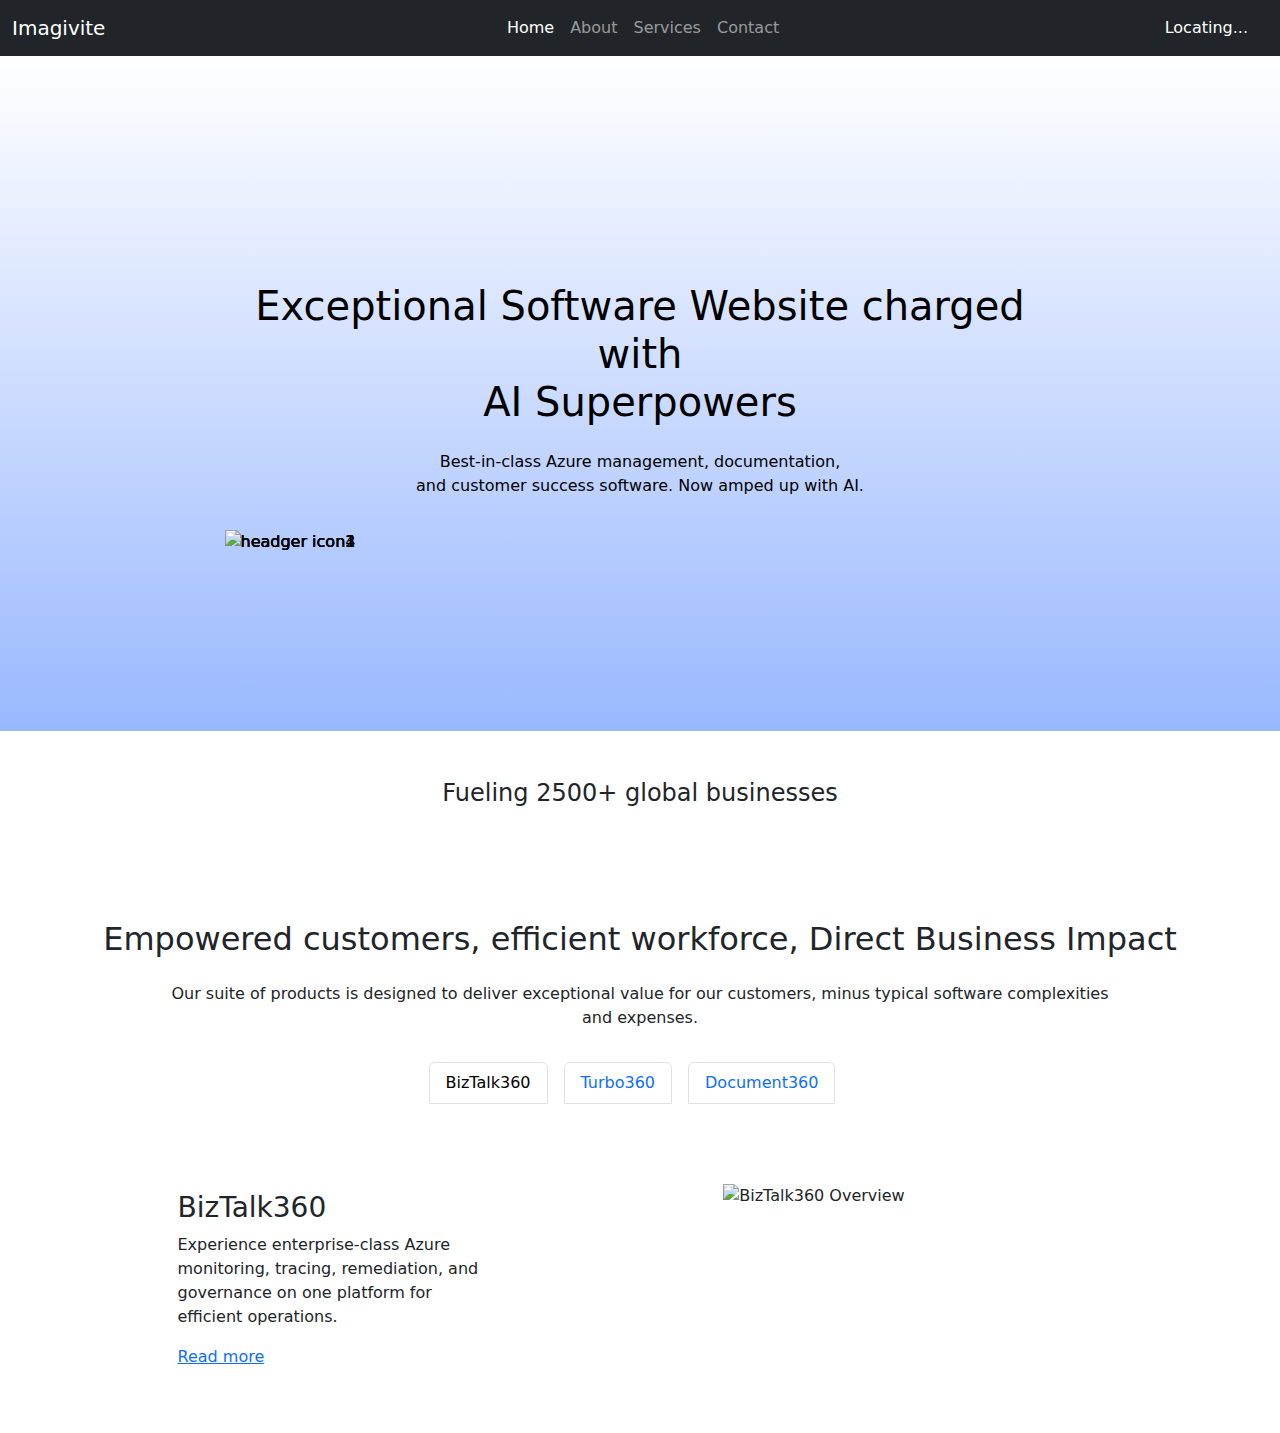
==== index.html @ 1a27d701 "Add files via upload" ====
<!DOCTYPE html>
<html lang="en">
<head>
    <meta charset="UTF-8">
    <meta name="viewport" content="width=device-width, initial-scale=1.0">
    <title>Imagivite</title>
    <link rel="preconnect" href="https://fonts.googleapis.com">
    <link rel="preconnect" href="https://fonts.gstatic.com" crossorigin>
    <link href="https://fonts.googleapis.com/css2?family=Lexend:wght@100..900&family=New+Amsterdam&display=swap" rel="stylesheet">
    <link rel="stylesheet" href="https://cdn.jsdelivr.net/npm/bootstrap@5.3.0-alpha1/dist/css/bootstrap.min.css">
    <link rel="stylesheet" href="css/style.css">
</head>
<body>
    <nav class="navbar navbar-expand-lg navbar-dark bg-dark">
        <div class="container-fluid">
            <!-- Company Name -->
            <a class="navbar-brand" href="#">Imagivite</a>
            <button class="navbar-toggler" type="button" data-bs-toggle="collapse" data-bs-target="#navbarNav" aria-controls="navbarNav" aria-expanded="false" aria-label="Toggle navigation">
                <span class="navbar-toggler-icon"></span>
            </button>
            <div class="collapse navbar-collapse" id="navbarNav">
                <!-- Centered Links -->
                <ul class="navbar-nav mx-auto">
                    <li class="nav-item">
                        <a class="nav-link active" href="#">Home</a>
                    </li>
                    <li class="nav-item">
                        <a class="nav-link" href="#">About</a>
                    </li>
                    <li class="nav-item">
                        <a class="nav-link" href="#">Services</a>
                    </li>
                    <li class="nav-item">
                        <a class="nav-link" href="#">Contact</a>
                    </li>
                </ul>
                <!-- Location on the Right -->
                <div class="location" id="location">
                    <span class="material-symbols-outlined">Locating...</span> 
                </div>
            </div>
        </div>
    </nav>
    
    <!-- Gradient Background Section -->
    <section class="gradient-section">
        <div class="container mt-4">
            <div class="row d-flex align-items-center justify-content-center">
                <div class="col-md-9 text-center">
                    <div class="position-relative">
                        <h1 class="z-index-2">
                            Exceptional
                            <span id="flipper" class="flip">
                                <span class="step step0">Software</span>
                                <span class="step step1 down">Website</span>
                            </span>
                            charged with <br class="d-none d-md-block">
                            <span class="text-gradient-primary">AI Superpowers</span>
                        </h1>
                        <p class="color-grey text-large z-index-2 py-3">
                            Best-in-class Azure management, documentation,<br class="d-lg-block d-none">
                            and customer success software. Now amped up with AI.
                        </p>
                        <div class="float-icn-1 position-absolute z-index-2">
                            <img alt="headger icon1" src="../../rZyxTPnOHDun.co/wp-content/themes/kovai/images/home/D1jsyPdPlG9y.svg">
                        </div>
                        <div class="float-icn-2 position-absolute z-index-2">
                            <img alt="headger icon2" src="../../rZyxTPnOHDun.co/wp-content/themes/kovai/images/home/n83psYQI8t5I.svg">
                        </div>
                        <div class="float-icn-3 position-absolute z-index-2">
                            <img alt="headger icon3" src="../../rZyxTPnOHDun.co/wp-content/themes/kovai/images/home/mDX63sepCWDr.svg">
                        </div>
                        <div class="float-icn-4 position-absolute z-index-2">
                            <img alt="headger icon4" src="../../rZyxTPnOHDun.co/wp-content/themes/kovai/images/home/21ZtC8sznfs9.svg">
                        </div>
                    </div>
                </div>
            </div>
        </div>
    </section>
    
    <div class="customers-section pb-80 py-5">
        <div class="container1">
           <h4 class="text-center mb-md-5 mb-2 fw-600 text-dark">Fueling 2500+ global businesses</h4>
           <div class="cus-logos position-relative z-index-4"></div>
        </div>
     </div>
    <!-- Products Section -->
    <div class="products-section bg-light-grey py-3">
        <div class="container">
            <div class="text-center">
                <h2 class="section-title-large mb-4">
                    Empowered customers, efficient workforce, <span class="text-gradient-primary">Direct Business Impact</span>
                </h2>
                <p class="px-md-5 mx-md-4">
                    Our suite of products is designed to deliver exceptional value for our customers, minus typical software complexities and expenses.
                </p>
            </div>
            <div class="product-tabs">
                <nav>
                    <div class="nav nav-tabs border-0 d-flex justify-content-center mb-3 py-3" id="nav-tab" role="tablist">
                        <button class="nav-link active border me-3 btn-bt360" id="nav-home-tab" data-bs-toggle="tab" data-bs-target="#nav-home" type="button" role="tab" aria-controls="nav-home" aria-selected="true">BizTalk360</button>
                        <button class="nav-link border me-3 btn-t360" id="nav-profile-tab" data-bs-toggle="tab" data-bs-target="#nav-profile" type="button" role="tab" aria-controls="nav-profile" aria-selected="false">Turbo360</button>
                        <button class="nav-link border me-3 btn-doc360" id="nav-contact-tab" data-bs-toggle="tab" data-bs-target="#nav-contact" type="button" role="tab" aria-controls="nav-contact" aria-selected="false">Document360</button>
                    </div>
                </nav>
                <div class="tab-content" id
                <div class="tab-content" id="nav-tabContent">
                    <!-- BizTalk360 Tab -->
                    <div class="tab-pane fade p-md-5 p-4 active show" id="nav-home" role="tabpanel" aria-labelledby="nav-home-tab">
                        <div class="row justify-content-center position-relative">
                            <div class="col-lg-4 text-start ps-3 mb-4 mb-md-0">
                                <h3 class="text-title text-turbo360 pt-2">BizTalk360</h3>
                                <p>Experience enterprise-class Azure monitoring, tracing, remediation, and governance on one platform for efficient operations.</p>
                                <a href="https://biztalk360.com" target="_blank">
                                    <span class="text-medium text-turbo360">Read more</span>
                                </a>
                            </div>
                            <div class="col-lg-7 text-center">
                                <img src="https://cdn.dribbble.com/userupload/6677129/file/original-1c00180d1ea22d09ecfc8ef0c3e4ca16.png?resize=400x0" alt="BizTalk360 Overview" class="img-fluid">
                            </div>
                        </div>
                    </div>
                    <!-- Turbo360 Tab -->
                    <div class="tab-pane fade p-md-5 p-4" id="nav-profile" role="tabpanel" aria-labelledby="nav-profile-tab">
                        <div class="row justify-content-center position-relative">
                            <div class="col-lg-4 text-start ps-3 mb-4 mb-md-0">
                                <h3 class="text-title text-turbo360 pt-2">Turbo360</h3>
                                <p>Experience enterprise-class Azure monitoring, tracing, remediation, and governance on one platform for efficient operations.</p>
                                <a href="https://turbo360.com" target="_blank">
                                    <span class="text-medium text-turbo360">Read more</span>
                                </a>
                            </div>
                            <div class="col-lg-7 text-center">
                                <img src="https://cdn.dribbble.com/userupload/5564913/file/original-685efcf7be73deeedf6991a7d2f728a5.jpg?resize=400x0" alt="Turbo360 Overview" class="img-fluid">
                            </div>
                        </div>
                    </div>
                    <!-- Document360 Tab -->
                    <div class="tab-pane fade p-md-5 p-4 rounded-20" id="nav-contact" role="tabpanel" aria-labelledby="nav-contact-tab">
                        <div class="row justify-content-center position-relative">
                            <div class="col-lg-4 text-start ps-3 mb-4 mb-md-0">
                                <h3 class="text-title text-doc360 pt-2">Document360</h3>
                                <p>Create a powerful online knowledge base enabling more customers and employees to self-serve.</p>
                                <a href="https://www.document360.com" target="_blank">
                                    <span class="text-medium text-doc360">Read more</span>
                                </a>
                            </div>
                            <div class="col-lg-7 text-center">
                                <img src="https://encrypted-tbn0.gstatic.com/images?q=tbn:ANd9GcScogy7wdzmPjpuHwzYdVrCR_E0kxN-Zqgcj5_Mf_fmFWYplI-d4HQiob2OwkOjqTQYG6E&usqp=CAU" alt="Document360 Overview" class="img-fluid">
                            </div>
                        </div>
                    </div>
                </div>
            </div>
        </div>
    </div>

    <!-- Include Bootstrap JS and Custom JS -->
    <script src="https://cdn.jsdelivr.net/npm/bootstrap@5.3.0-alpha1/dist/js/bootstrap.bundle.min.js"></script>
    <script src="js/imagivitemain.js"></script>
</body>
</html>
---- css/style.css ----
.location {
    display: flex;
    align-items: center;
    color: white; /* Ensures the text is white */
    font-size: 16px; /* Adjust the font size if needed */
    margin-right: 20px; /* Adds some spacing from the right */
}

/* Ensures the color doesn't get overridden by Bootstrap classes */
#location {
    color: white !important;
}
.gradient-section {
background: linear-gradient(to bottom, #ffffff, #99b8ff); /* Gradient from top to bottom */
height: 75vh; /* Full screen height */
display: flex; /* Use flexbox to center content */
justify-content: center; /* Horizontally center content */
align-items: center; /* Vertically center content */
color: rgb(0, 0, 0); /* Text color */
text-align: center; /* Center-align text */
}
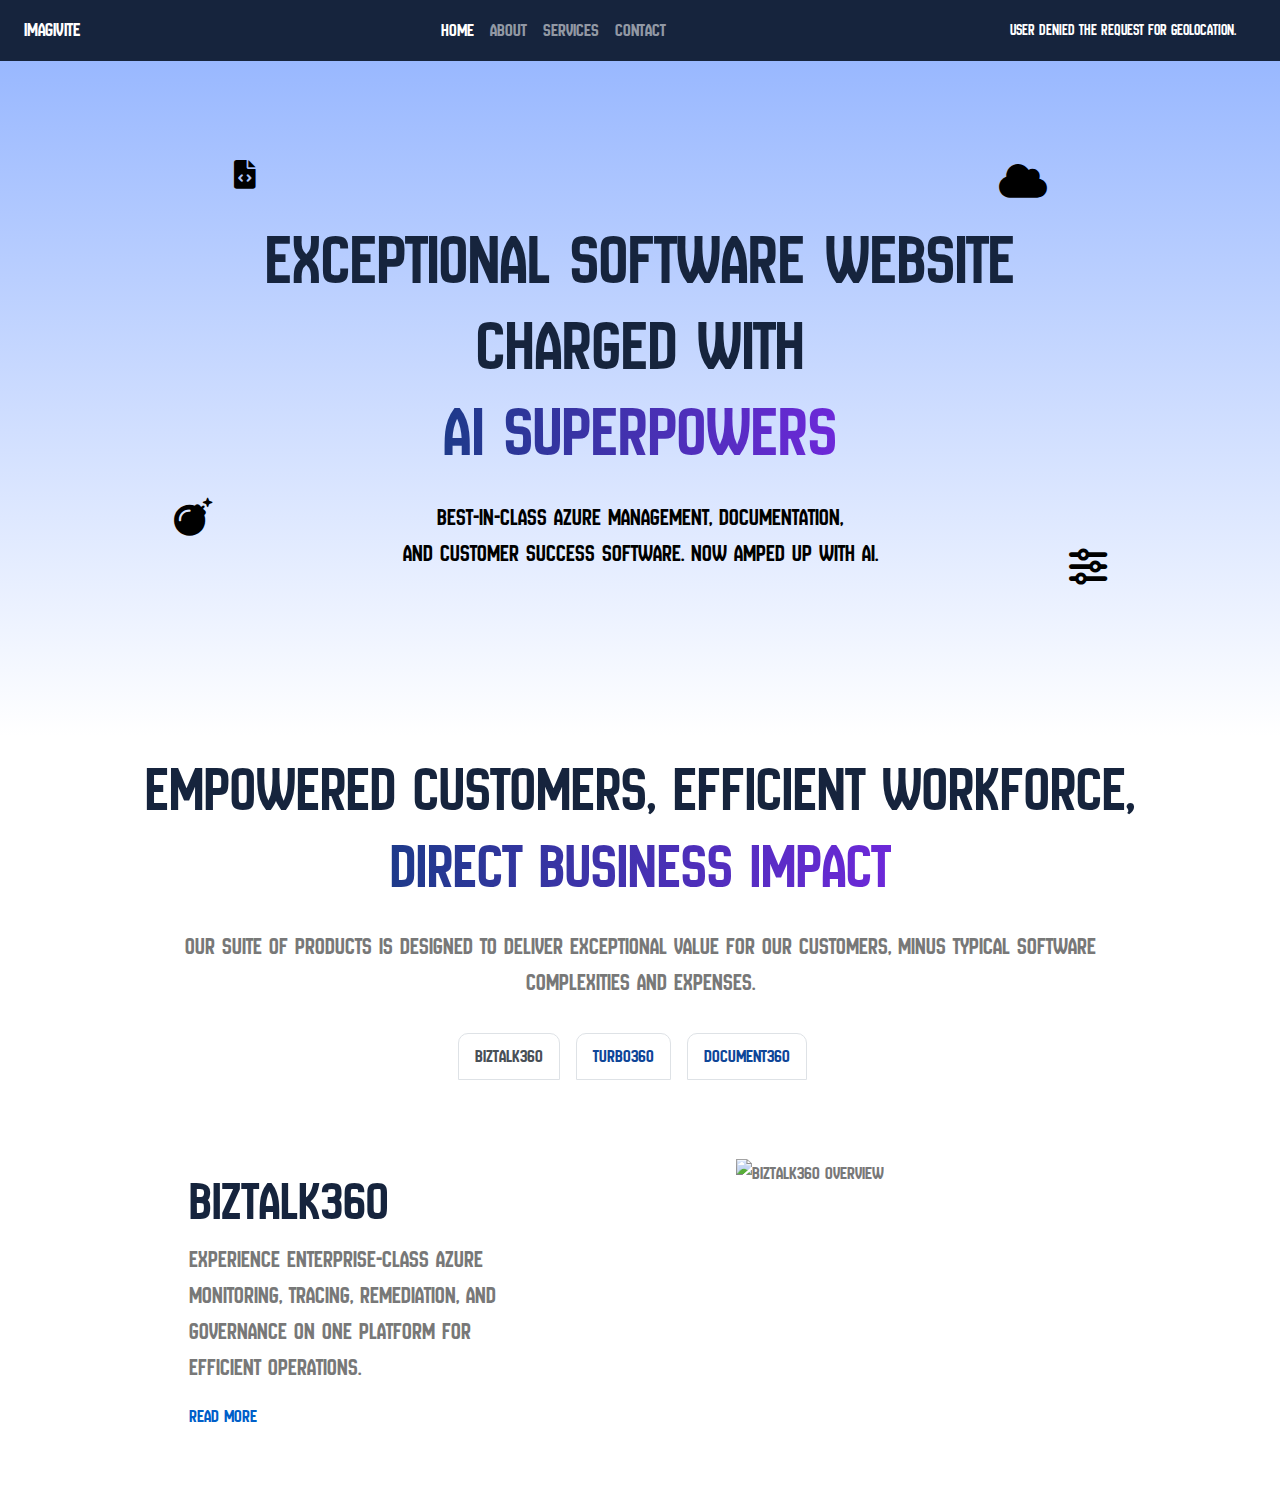
==== commit 9531d67a: "Add files via upload" ====
--- a/index.html
+++ b/index.html
@@ -9,17 +9,18 @@
     <link href="https://fonts.googleapis.com/css2?family=Lexend:wght@100..900&family=New+Amsterdam&display=swap" rel="stylesheet">
     <link rel="stylesheet" href="https://cdn.jsdelivr.net/npm/bootstrap@5.3.0-alpha1/dist/css/bootstrap.min.css">
     <link rel="stylesheet" href="css/style.css">
+    <link rel="stylesheet" href="css/bootstrap.css">
+    <link rel="stylesheet" href="https://cdnjs.cloudflare.com/ajax/libs/font-awesome/6.0.0-beta3/css/all.min.css">
+
 </head>
 <body>
-    <nav class="navbar navbar-expand-lg navbar-dark bg-dark">
+    <nav class="navbar navbar-expand-lg navbar-dark bg-dark sticky-top navbar-transparent">
         <div class="container-fluid">
-            <!-- Company Name -->
             <a class="navbar-brand" href="#">Imagivite</a>
             <button class="navbar-toggler" type="button" data-bs-toggle="collapse" data-bs-target="#navbarNav" aria-controls="navbarNav" aria-expanded="false" aria-label="Toggle navigation">
                 <span class="navbar-toggler-icon"></span>
             </button>
             <div class="collapse navbar-collapse" id="navbarNav">
-                <!-- Centered Links -->
                 <ul class="navbar-nav mx-auto">
                     <li class="nav-item">
                         <a class="nav-link active" href="#">Home</a>
@@ -34,57 +35,37 @@
                         <a class="nav-link" href="#">Contact</a>
                     </li>
                 </ul>
-                <!-- Location on the Right -->
                 <div class="location" id="location">
-                    <span class="material-symbols-outlined">Locating...</span> 
+                    <span class="material-symbols-outlined"><i class="fa-solid fa-globe fa-beat"></i> Locating...</span> 
                 </div>
             </div>
         </div>
     </nav>
-    
     <!-- Gradient Background Section -->
     <section class="gradient-section">
         <div class="container mt-4">
-            <div class="row d-flex align-items-center justify-content-center">
-                <div class="col-md-9 text-center">
-                    <div class="position-relative">
-                        <h1 class="z-index-2">
-                            Exceptional
-                            <span id="flipper" class="flip">
-                                <span class="step step0">Software</span>
-                                <span class="step step1 down">Website</span>
-                            </span>
-                            charged with <br class="d-none d-md-block">
-                            <span class="text-gradient-primary">AI Superpowers</span>
-                        </h1>
-                        <p class="color-grey text-large z-index-2 py-3">
-                            Best-in-class Azure management, documentation,<br class="d-lg-block d-none">
-                            and customer success software. Now amped up with AI.
-                        </p>
-                        <div class="float-icn-1 position-absolute z-index-2">
-                            <img alt="headger icon1" src="../../rZyxTPnOHDun.co/wp-content/themes/kovai/images/home/D1jsyPdPlG9y.svg">
-                        </div>
-                        <div class="float-icn-2 position-absolute z-index-2">
-                            <img alt="headger icon2" src="../../rZyxTPnOHDun.co/wp-content/themes/kovai/images/home/n83psYQI8t5I.svg">
-                        </div>
-                        <div class="float-icn-3 position-absolute z-index-2">
-                            <img alt="headger icon3" src="../../rZyxTPnOHDun.co/wp-content/themes/kovai/images/home/mDX63sepCWDr.svg">
-                        </div>
-                        <div class="float-icn-4 position-absolute z-index-2">
-                            <img alt="headger icon4" src="../../rZyxTPnOHDun.co/wp-content/themes/kovai/images/home/21ZtC8sznfs9.svg">
-                        </div>
-                    </div>
-                </div>
+      <div class="row d-flex align-items-center justify-content-center">
+         <div class="col-md-9">
+            <div class="position-relative">
+                <h1 class="z-index-2">
+                    Exceptional
+                    <span id="flipper" class="flip">
+                      <span class="step step0">Software</span>
+                      <span class="step step1">Website</span>
+                    </span>
+                    charged with <br class="d-none d-md-block"><span class="text-gradient-primary"> AI Superpowers</span>
+                  </h1>
+               <p class="color-grey text-large z-index-2 py-3">Best-in-class Azure management, documentation,<br class="d-lg-block d-none"> and customer success software. Now amped up with AI. </p>
+               <div class="float-icn-1 position-absolute z-index-2"><i class="fa-solid fa-cloud fa-2x"></i></div>
+               <div class="float-icn-2 position-absolute z-index-2"><i class="fa-solid fa-file-code fa-xl"></i></div>
+               <div class="float-icn-3 position-absolute z-index-2"><i class="fa-solid fa-bomb fa-2xl"></i></div>
+               <div class="float-icn-4 position-absolute z-index-2"><i class="fa-solid fa-sliders fa-2xl"></i></div>
+              </div>
             </div>
-        </div>
+         </div>
+      </div>
+   </div>
     </section>
-    
-    <div class="customers-section pb-80 py-5">
-        <div class="container1">
-           <h4 class="text-center mb-md-5 mb-2 fw-600 text-dark">Fueling 2500+ global businesses</h4>
-           <div class="cus-logos position-relative z-index-4"></div>
-        </div>
-     </div>
     <!-- Products Section -->
     <div class="products-section bg-light-grey py-3">
         <div class="container">
@@ -111,7 +92,7 @@
                         <div class="row justify-content-center position-relative">
                             <div class="col-lg-4 text-start ps-3 mb-4 mb-md-0">
                                 <h3 class="text-title text-turbo360 pt-2">BizTalk360</h3>
-                                <p>Experience enterprise-class Azure monitoring, tracing, remediation, and governance on one platform for efficient operations.</p>
+                                <p class="display">Experience enterprise-class Azure monitoring, tracing, remediation, and governance on one platform for efficient operations.</p>
                                 <a href="https://biztalk360.com" target="_blank">
                                     <span class="text-medium text-turbo360">Read more</span>
                                 </a>
--- a/css/style.css
+++ b/css/style.css
@@ -1,5 +1,10 @@
 
-
+.text-gradient-primary {
+    background: linear-gradient(90deg, #1E3A8A, #6D28D9);
+    -webkit-background-clip: text;
+    -webkit-text-fill-color: transparent;
+  }
+  
 .location {
     display: flex;
     align-items: center;
@@ -13,7 +18,7 @@
     color: white !important;
 }
 .gradient-section {
-background: linear-gradient(to bottom, #ffffff, #99b8ff); /* Gradient from top to bottom */
+background: linear-gradient(to bottom, #99b8ff,#ffffff ); /* Gradient from top to bottom */
 height: 75vh; /* Full screen height */
 display: flex; /* Use flexbox to center content */
 justify-content: center; /* Horizontally center content */
@@ -21,3 +26,4 @@
 color: rgb(0, 0, 0); /* Text color */
 text-align: center; /* Center-align text */
 }
+
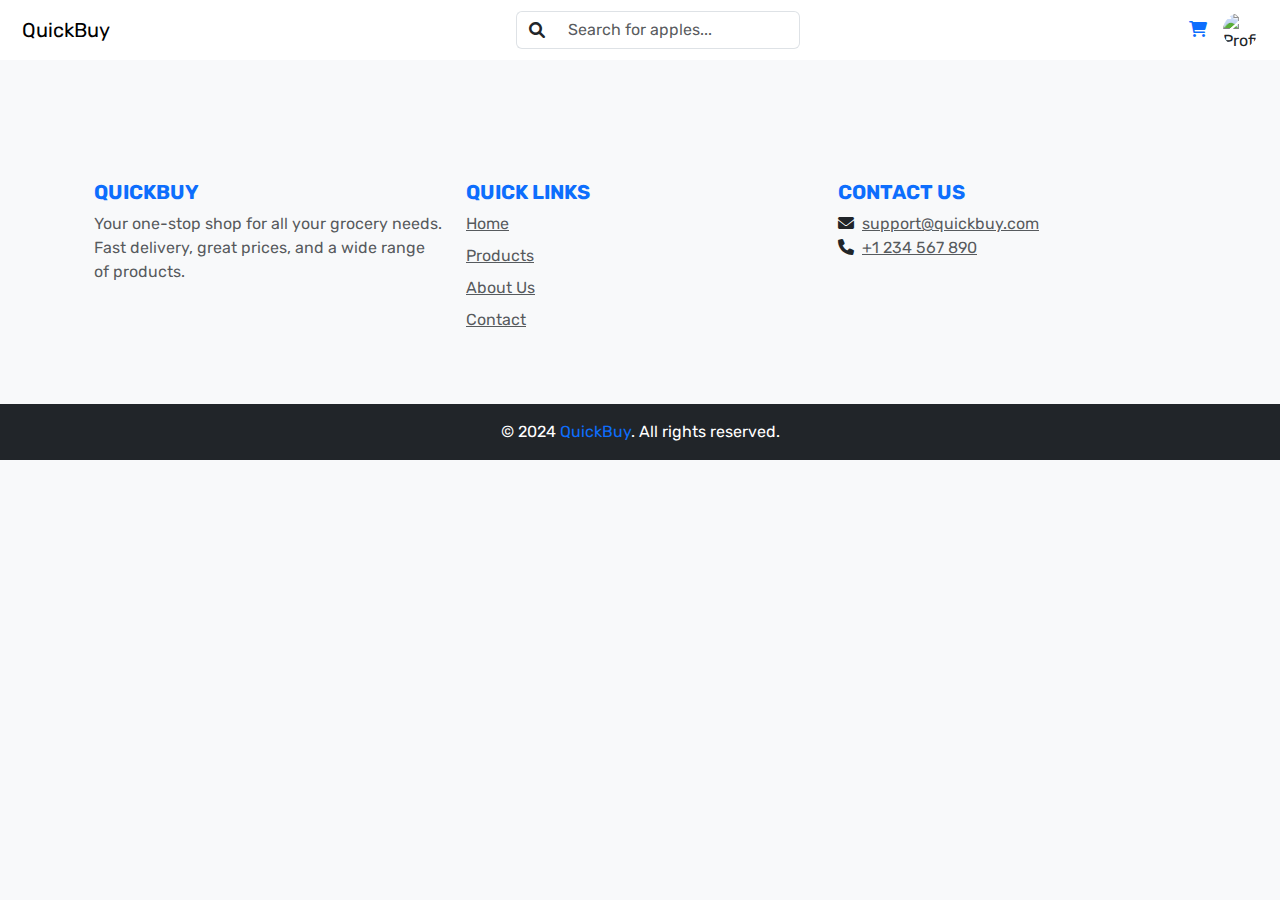
==== commit 30579c26: "Update index.html" ====
--- a/index.html
+++ b/index.html
@@ -3,142 +3,585 @@
 <head>
     <meta charset="UTF-8">
     <meta name="viewport" content="width=device-width, initial-scale=1.0">
-    <title>Imagivite</title>
+    <link href="https://cdn.jsdelivr.net/npm/bootstrap@5.3.0-alpha1/dist/css/bootstrap.min.css" rel="stylesheet">
+    <link rel="stylesheet" href="https://cdnjs.cloudflare.com/ajax/libs/font-awesome/6.0.0/css/all.min.css">
     <link rel="preconnect" href="https://fonts.googleapis.com">
     <link rel="preconnect" href="https://fonts.gstatic.com" crossorigin>
-    <link href="https://fonts.googleapis.com/css2?family=Lexend:wght@100..900&family=New+Amsterdam&display=swap" rel="stylesheet">
-    <link rel="stylesheet" href="https://cdn.jsdelivr.net/npm/bootstrap@5.3.0-alpha1/dist/css/bootstrap.min.css">
-    <link rel="stylesheet" href="css/style.css">
-    <link rel="stylesheet" href="css/bootstrap.css">
-    <link rel="stylesheet" href="https://cdnjs.cloudflare.com/ajax/libs/font-awesome/6.0.0-beta3/css/all.min.css">
-
+    <link href="https://fonts.googleapis.com/css2?family=Rubik:ital,wght@0,300..900;1,300..900&display=swap" rel="stylesheet">
+    <title>QuickBuy - Products</title>
+    <style>
+        body {
+            background-color: #f8f9fa;
+            font-family: "Rubik", sans-serif;
+        }
+        .new-info {
+            position: absolute;
+            top: 10px;
+            left: 10px;
+            background-color: #000000;
+            color: white;
+            padding: 5px;
+            border-radius: 5px;
+            font-size: 12px;
+        }
+        .product-card {
+            transition: transform 0.3s, box-shadow 0.3s;
+            border: none;
+            border-radius: 12px;
+            box-shadow: 0 4px 15px rgba(0, 0, 0, 0.1);
+            position: relative;
+            margin-bottom: 15px;
+        }
+        .product-card:hover {
+            transform: translateY(-5px);
+            box-shadow: 0 8px 25px rgba(0, 0, 0, 0.15);
+        }
+        .card-img-top {
+            height: 150px;
+            object-fit: contain;
+            border-top-left-radius: 12px;
+            border-top-right-radius: 12px;
+            border-bottom: 2px solid rgba(0, 0, 0, 0.1);
+        }
+        .new-label {
+            position: absolute;
+            top: 10px;
+            left: 10px;
+            background-color: #000000;
+            color: white;
+            padding: 5px;
+            border-radius: 5px;
+            font-size: 12px;
+        }
+        .category-container {
+            position: relative;
+            display: flex;
+            align-items: center;
+            justify-content: center;
+            margin-bottom: 10px;
+            padding: 10px 0;
+        }
+        .card-body {
+            line-height: 1;
+            font-size: 0.875rem;
+        }
+        .qty-container {
+            margin-top: 0;
+        }
+        .price-container {
+            margin-bottom: 1px;
+        }
+        .btn-primary {
+            background-color: #007bff;
+            border: none;
+            border-radius: 25px;
+            transition: background-color 0.3s;
+            padding: 10px 0;
+        }
+        .btn-primary:hover {
+            background-color: #0056b3;
+        }
+        .overflow-auto {
+            overflow-x: hidden;
+            white-space: nowrap;
+        }
+        .price-container {
+            display: flex;
+            justify-content: space-between;
+            align-items: center;
+        }
+        .original-price {
+            text-decoration: line-through;
+            color: red;
+            font-size: 0.875rem;
+            line-height: 1;
+        }
+        .final-price {
+            color: green;
+            font-weight: bold;
+            font-size: 0.875rem;
+            margin-left: 10px;
+            line-height: 1;
+        }
+        @media (max-width: 768px) {
+            .bottom-nav {
+                display: flex;
+                justify-content: space-around;
+                align-items: center;
+                position: fixed;
+                bottom: 0;
+                left: 0;
+                width: 100%;
+                background-color: #fff;
+                box-shadow: 0 -2px 10px rgba(0, 0, 0, 0.1);
+                padding: 10px 0;
+            }
+            .bottom-nav a {
+                font-size: 18px;
+                color: #000;
+                text-align: center;
+                flex-grow: 1;
+                text-decoration: none;
+            }
+            .desktop-nav {
+                display: none;
+            }
+            .mobile-nav {
+                display: flex;
+                justify-content: space-between;
+                align-items: center;
+                padding: 10px;
+                background-color: #fff;
+                box-shadow: 0 2px 10px rgba(0, 0, 0, 0.1);
+            }
+            .nav-search {
+                max-width: 60%;
+            }
+        }
+        @media (min-width: 769px) {
+            .bottom-nav {
+                display: none;
+            }
+            .desktop-nav {
+                display: flex;
+                justify-content: space-between;
+                align-items: center;
+                padding: 10px;
+                background-color: #fff;
+            }
+            .nav-search {
+                max-width: 500px;
+            }
+            .mobile-nav {
+                display: none;
+            }
+        }
+        .profile-img {
+            width: 35px;
+            height: 35px;
+            border-radius: 50%;
+            object-fit: cover;
+        }
+        .desktop-nav, .mobile-nav {
+            position: sticky;
+            top: 0;
+            z-index: 1000;
+            background-color: #fff;
+        }
+        .bottom-nav {
+            z-index: 1000;
+        }
+        footer {
+        background-color: #000000;
+      
+    }
+    a:hover {
+    color: #007bff; /* Accent color */
+    text-decoration: underline;
+}
+    </style>
 </head>
 <body>
-    <nav class="navbar navbar-expand-lg navbar-dark bg-dark sticky-top navbar-transparent">
-        <div class="container-fluid">
-            <a class="navbar-brand" href="#">Imagivite</a>
-            <button class="navbar-toggler" type="button" data-bs-toggle="collapse" data-bs-target="#navbarNav" aria-controls="navbarNav" aria-expanded="false" aria-label="Toggle navigation">
-                <span class="navbar-toggler-icon"></span>
-            </button>
-            <div class="collapse navbar-collapse" id="navbarNav">
-                <ul class="navbar-nav mx-auto">
-                    <li class="nav-item">
-                        <a class="nav-link active" href="#">Home</a>
-                    </li>
-                    <li class="nav-item">
-                        <a class="nav-link" href="#">About</a>
-                    </li>
-                    <li class="nav-item">
-                        <a class="nav-link" href="#">Services</a>
-                    </li>
-                    <li class="nav-item">
-                        <a class="nav-link" href="#">Contact</a>
-                    </li>
+<!-- Mobile Navbar -->
+<nav class="navbar mobile-nav">
+    <a class="navbar-brand" href="#">QuickBuy</a>
+    <form class="d-flex nav-search">
+        <div class="input-group">
+            <span class="input-group-text bg-white border-end-0">
+                <i class="fas fa-search"></i>
+            </span>
+            <input class="form-control border-start-0" type="search" placeholder="Search for apples..." aria-label="Search" id="searchInput">
+        </div>
+    </form>
+</nav>
+
+<!-- Desktop Navbar -->
+<nav class="navbar desktop-nav">
+    <div class="container-fluid">
+        <a class="navbar-brand" href="#">QuickBuy</a>
+        <form class="d-flex nav-search">
+            <div class="input-group">
+                <span class="input-group-text bg-white border-end-0">
+                    <i class="fas fa-search"></i>
+                </span>
+                <input type="search" class="form-control border-start-0" placeholder="Search for apples..." aria-label="Search" id="searchInputDesktop">
+            </div>
+        </form>
+        <div class="d-flex align-items-center">
+            <a href="cart.html" class="me-3"><i class="fas fa-shopping-cart fa-2"></i></a>
+            <img src="https://upload.wikimedia.org/wikipedia/commons/9/99/Sample_User_Icon.png" alt="Profile" class="profile-img" id="profileImage">
+        </div>
+    </div>
+</nav>
+
+<!-- Bottom Navbar for Mobile View -->
+<nav class="bottom-nav">
+    <a href="#"><i class="fas fa-home"></i><br>Home</a>
+    <a href="#" id="profileLink"><img src="https://upload.wikimedia.org/wikipedia/commons/9/99/Sample_User_Icon.png" alt="Profile" class="profile-img" style="width: 24px; height: 24px;"><br>You</a>
+    <a href="#"><i class="fas fa-ellipsis-h"></i><br>More</a>
+    <a href="cart.html"><i class="fas fa-shopping-cart fa-2"></i><br>Cart</a>
+</nav>
+
+<div class="container mt-5">
+    <h2 class="text-center mb-4"></h2>
+    <div id="productCategories" class="row"></div>
+</div>
+<footer class="bg-light text-center text-lg-start mt-5">
+    <div class="container p-4">
+        <div class="row">
+            <!-- Company Information -->
+            <div class="col-lg-4 col-md-6 mb-4">
+                <h5 class="text-uppercase fw-bold text-primary">QuickBuy</h5>
+                <p class="text-muted">Your one-stop shop for all your grocery needs. Fast delivery, great prices, and a wide range of products.</p>
+            </div>
+
+            <!-- Quick Links -->
+            <div class="col-lg-4 col-md-6 mb-4">
+                <h5 class="text-uppercase fw-bold text-primary">Quick Links</h5>
+                <ul class="list-unstyled">
+                    <li><a href="#" class="text-muted d-inline-block mb-2">Home</a></li>
+                    <li><a href="#" class="text-muted d-inline-block mb-2">Products</a></li>
+                    <li><a href="#" class="text-muted d-inline-block mb-2">About Us</a></li>
+                    <li><a href="#" class="text-muted d-inline-block mb-2">Contact</a></li>
                 </ul>
-                <div class="location" id="location">
-                    <span class="material-symbols-outlined"><i class="fa-solid fa-globe fa-beat"></i> Locating...</span> 
-                </div>
             </div>
-        </div>
-    </nav>
-    <!-- Gradient Background Section -->
-    <section class="gradient-section">
-        <div class="container mt-4">
-      <div class="row d-flex align-items-center justify-content-center">
-         <div class="col-md-9">
-            <div class="position-relative">
-                <h1 class="z-index-2">
-                    Exceptional
-                    <span id="flipper" class="flip">
-                      <span class="step step0">Software</span>
-                      <span class="step step1">Website</span>
-                    </span>
-                    charged with <br class="d-none d-md-block"><span class="text-gradient-primary"> AI Superpowers</span>
-                  </h1>
-               <p class="color-grey text-large z-index-2 py-3">Best-in-class Azure management, documentation,<br class="d-lg-block d-none"> and customer success software. Now amped up with AI. </p>
-               <div class="float-icn-1 position-absolute z-index-2"><i class="fa-solid fa-cloud fa-2x"></i></div>
-               <div class="float-icn-2 position-absolute z-index-2"><i class="fa-solid fa-file-code fa-xl"></i></div>
-               <div class="float-icn-3 position-absolute z-index-2"><i class="fa-solid fa-bomb fa-2xl"></i></div>
-               <div class="float-icn-4 position-absolute z-index-2"><i class="fa-solid fa-sliders fa-2xl"></i></div>
-              </div>
-            </div>
-         </div>
-      </div>
-   </div>
-    </section>
-    <!-- Products Section -->
-    <div class="products-section bg-light-grey py-3">
-        <div class="container">
-            <div class="text-center">
-                <h2 class="section-title-large mb-4">
-                    Empowered customers, efficient workforce, <span class="text-gradient-primary">Direct Business Impact</span>
-                </h2>
-                <p class="px-md-5 mx-md-4">
-                    Our suite of products is designed to deliver exceptional value for our customers, minus typical software complexities and expenses.
-                </p>
-            </div>
-            <div class="product-tabs">
-                <nav>
-                    <div class="nav nav-tabs border-0 d-flex justify-content-center mb-3 py-3" id="nav-tab" role="tablist">
-                        <button class="nav-link active border me-3 btn-bt360" id="nav-home-tab" data-bs-toggle="tab" data-bs-target="#nav-home" type="button" role="tab" aria-controls="nav-home" aria-selected="true">BizTalk360</button>
-                        <button class="nav-link border me-3 btn-t360" id="nav-profile-tab" data-bs-toggle="tab" data-bs-target="#nav-profile" type="button" role="tab" aria-controls="nav-profile" aria-selected="false">Turbo360</button>
-                        <button class="nav-link border me-3 btn-doc360" id="nav-contact-tab" data-bs-toggle="tab" data-bs-target="#nav-contact" type="button" role="tab" aria-controls="nav-contact" aria-selected="false">Document360</button>
-                    </div>
-                </nav>
-                <div class="tab-content" id
-                <div class="tab-content" id="nav-tabContent">
-                    <!-- BizTalk360 Tab -->
-                    <div class="tab-pane fade p-md-5 p-4 active show" id="nav-home" role="tabpanel" aria-labelledby="nav-home-tab">
-                        <div class="row justify-content-center position-relative">
-                            <div class="col-lg-4 text-start ps-3 mb-4 mb-md-0">
-                                <h3 class="text-title text-turbo360 pt-2">BizTalk360</h3>
-                                <p class="display">Experience enterprise-class Azure monitoring, tracing, remediation, and governance on one platform for efficient operations.</p>
-                                <a href="https://biztalk360.com" target="_blank">
-                                    <span class="text-medium text-turbo360">Read more</span>
-                                </a>
-                            </div>
-                            <div class="col-lg-7 text-center">
-                                <img src="https://cdn.dribbble.com/userupload/6677129/file/original-1c00180d1ea22d09ecfc8ef0c3e4ca16.png?resize=400x0" alt="BizTalk360 Overview" class="img-fluid">
-                            </div>
-                        </div>
-                    </div>
-                    <!-- Turbo360 Tab -->
-                    <div class="tab-pane fade p-md-5 p-4" id="nav-profile" role="tabpanel" aria-labelledby="nav-profile-tab">
-                        <div class="row justify-content-center position-relative">
-                            <div class="col-lg-4 text-start ps-3 mb-4 mb-md-0">
-                                <h3 class="text-title text-turbo360 pt-2">Turbo360</h3>
-                                <p>Experience enterprise-class Azure monitoring, tracing, remediation, and governance on one platform for efficient operations.</p>
-                                <a href="https://turbo360.com" target="_blank">
-                                    <span class="text-medium text-turbo360">Read more</span>
-                                </a>
-                            </div>
-                            <div class="col-lg-7 text-center">
-                                <img src="https://cdn.dribbble.com/userupload/5564913/file/original-685efcf7be73deeedf6991a7d2f728a5.jpg?resize=400x0" alt="Turbo360 Overview" class="img-fluid">
-                            </div>
-                        </div>
-                    </div>
-                    <!-- Document360 Tab -->
-                    <div class="tab-pane fade p-md-5 p-4 rounded-20" id="nav-contact" role="tabpanel" aria-labelledby="nav-contact-tab">
-                        <div class="row justify-content-center position-relative">
-                            <div class="col-lg-4 text-start ps-3 mb-4 mb-md-0">
-                                <h3 class="text-title text-doc360 pt-2">Document360</h3>
-                                <p>Create a powerful online knowledge base enabling more customers and employees to self-serve.</p>
-                                <a href="https://www.document360.com" target="_blank">
-                                    <span class="text-medium text-doc360">Read more</span>
-                                </a>
-                            </div>
-                            <div class="col-lg-7 text-center">
-                                <img src="https://encrypted-tbn0.gstatic.com/images?q=tbn:ANd9GcScogy7wdzmPjpuHwzYdVrCR_E0kxN-Zqgcj5_Mf_fmFWYplI-d4HQiob2OwkOjqTQYG6E&usqp=CAU" alt="Document360 Overview" class="img-fluid">
-                            </div>
-                        </div>
-                    </div>
-                </div>
+
+            <!-- Contact Information -->
+            <div class="col-lg-4 col-md-6 mb-4">
+                <h5 class="text-uppercase fw-bold text-primary">Contact Us</h5>
+                <ul class="list-unstyled">
+                    <li><i class="fas fa-envelope me-2"></i><a href="mailto:support@quickbuy.com" class="text-muted">support@quickbuy.com</a></li>
+                    <li><i class="fas fa-phone me-2"></i><a href="tel:+1234567890" class="text-muted">+1 234 567 890</a></li>
+                </ul>
             </div>
         </div>
     </div>
 
-    <!-- Include Bootstrap JS and Custom JS -->
-    <script src="https://cdn.jsdelivr.net/npm/bootstrap@5.3.0-alpha1/dist/js/bootstrap.bundle.min.js"></script>
-    <script src="js/imagivitemain.js"></script>
+    <!-- Bottom Bar -->
+    <div class="text-center p-3 bg-dark text-white">
+        &copy; 2024 <span class="text-primary">QuickBuy</span>. All rights reserved.
+    </div>
+</footer>
+
+<!-- FontAwesome CDN for Icons -->
+<script src="https://kit.fontawesome.com/a076d05399.js" crossorigin="anonymous"></script>
+
+<script type="module">
+    import { initializeApp } from "https://www.gstatic.com/firebasejs/9.0.2/firebase-app.js";
+    import { getDatabase, ref, onValue, get, set } from "https://www.gstatic.com/firebasejs/9.0.2/firebase-database.js";
+    import { getAuth, onAuthStateChanged } from "https://www.gstatic.com/firebasejs/9.0.2/firebase-auth.js"; 
+
+    const firebaseConfig = {
+        apiKey: "AIzaSyBjZDiWXkOclw7RmmU31822nPuj9px1hSA",
+        authDomain: "quickbuy-29329.firebaseapp.com",
+        projectId: "quickbuy-29329",
+        storageBucket: "quickbuy-29329.appspot.com",
+        messagingSenderId: "956510631625",
+        appId: "1:956510631625:web:678411a2530ef065b97f18"
+    };
+
+    const app = initializeApp(firebaseConfig);
+    const database = getDatabase(app);
+    const auth = getAuth(app);
+
+    let allProducts = {};
+    let currentUserUid = null;
+    let cartItems = {};
+    const defaultProfilePicUrl = "https://upload.wikimedia.org/wikipedia/commons/9/99/Sample_User_Icon.png";
+
+    onAuthStateChanged(auth, (user) => {
+        if (user) {
+            currentUserUid = user.uid;
+            const userProfilePicUrl = user.photoURL || defaultProfilePicUrl;
+            document.getElementById('profileImage').src = userProfilePicUrl;
+            document.getElementById('profileLink').innerHTML = `<img src="${userProfilePicUrl}" alt="Profile" class="profile-img" style="width: 24px; height: 24px;"> <br> You`;
+            fetchCartItems().then(() => {
+                // Check local storage for city
+                const storedCity = localStorage.getItem('userCity');
+                if (storedCity) {
+                    fetchProductsForCity(storedCity);
+                } else {
+                    getUserLocation().then(location => {
+                        getCityFromCoordinates(location.latitude, location.longitude).then(city => {
+                            // Store the city in local storage and Firebase
+                            localStorage.setItem('userCity', city);
+                            set(ref(database, `users/${currentUserUid}/location`), { city }); // Store in Firebase
+                            fetchProductsForCity(city);
+                        });
+                    }).catch(error => console.error(error));
+                }
+            });
+        } else {
+            document.getElementById('profileImage').src = defaultProfilePicUrl;
+            document.getElementById('profileLink').innerHTML = `<img src="${defaultProfilePicUrl}" alt="Profile" class="profile-img" style="width: 24px; height: 24px;"> <br> You`;
+        }
+    });
+
+    function getUserLocation() {
+        return new Promise((resolve, reject) => {
+            if (navigator.geolocation) {
+                navigator.geolocation.getCurrentPosition(position => {
+                    resolve({
+                        latitude: position.coords.latitude,
+                        longitude: position.coords.longitude
+                    });
+                }, () => {
+                    reject("Unable to retrieve your location.");
+                });
+            } else {
+                reject("Geolocation is not supported by this browser.");
+            }
+        });
+    }
+
+    async function getCityFromCoordinates(lat, lon) {
+        const response = await fetch(`https://api.bigdatacloud.net/data/reverse-geocode-client?latitude=${lat}&longitude=${lon}&localityLanguage=en`);
+        const data = await response.json();
+        return data.city || data.locality || "Unknown City";
+    }
+
+    async function fetchProductsForCity(city) {
+        const productsRef = ref(database, 'products');
+        onValue(productsRef, snapshot => {
+            const products = snapshot.val() || {};
+            const filteredProducts = [];
+
+            for (const key in products) {
+                if (products[key].city === city) {
+                    const product = {
+                        id: key,
+                        availability: products[key].availability,
+                        category: products[key].category,
+                        city: products[key].city,
+                        finalPrice: products[key].finalPrice,
+                        imageURL: products[key].imageURL,
+                        listingPrice: products[key].listingPrice,
+                        originalPrice: products[key].originalPrice,
+                        productName: products[key].productName,
+                        productType: products[key].productType,
+                        qtyUnit: products[key].qtyUnit,
+                        quantity: products[key].quantity,
+                        stockAvailable: products[key].stockAvailable,
+                        timestamp: products[key].timestamp,
+                        
+                    };
+                    filteredProducts.push(product);
+                }
+            }
+
+            allProducts = groupProductsByCategory(filteredProducts);
+            renderProducts(allProducts);
+        });
+    }
+
+    function groupProductsByCategory(products) {
+        return products.reduce((acc, product) => {
+            const category = product.category || 'Others';
+            if (!acc[category]) {
+                acc[category] = [];
+            }
+            acc[category].push(product);
+            return acc;
+        }, {});
+    }
+
+    async function fetchCartItems() {
+        const localCart = JSON.parse(localStorage.getItem(`cart_${currentUserUid}`)) || {};
+        if (Object.keys(localCart).length > 0) {
+            cartItems = localCart; // Load cart items from local storage
+            console.log("Loaded cart from local storage:", cartItems);
+        } else {
+            const cartRef = ref(database, `carts/${currentUserUid}`);
+            const snapshot = await get(cartRef);
+            if (snapshot.exists()) {
+                cartItems = snapshot.val(); // Load cart items into the cartItems object
+            } else {
+                cartItems = {}; // Initialize as empty if no items are found
+            }
+        }
+        storeCartInLocalStorage(cartItems); // Store in local storage for quick access
+    }
+
+    function storeCartInLocalStorage(cart) {
+        localStorage.setItem(`cart_${currentUserUid}`, JSON.stringify(cart));
+        console.log("Stored cart in local storage.");
+    }
+
+    function renderProducts(products) {
+    const categoriesContainer = document.getElementById('productCategories');
+    categoriesContainer.innerHTML = '';
+
+    const currentTime = new Date().getTime(); // Current time in milliseconds
+
+    for (const category in products) {
+        const categoryDiv = document.createElement('div');
+        categoryDiv.className = 'col-12 mb-4';
+
+        const categoryTitle = document.createElement('h4');
+        categoryTitle.className = 'text-center mb-4';
+        categoryTitle.textContent = category;
+        categoryDiv.appendChild(categoryTitle);
+
+        const productRow = document.createElement('div');
+        productRow.className = 'overflow-auto d-flex gap-3';
+
+        products[category].forEach(product => {
+            const productCol = document.createElement('div');
+            productCol.className = 'col-auto';
+
+            const productCard = document.createElement('div');
+            productCard.className = 'card product-card';
+            productCard.style.width = '200px';
+
+            const productImage = document.createElement('img');
+            productImage.src = product.imageURL;
+            productImage.className = 'card-img-top';
+            productCard.appendChild(productImage);
+
+            const productBody = document.createElement('div');
+            productBody.className = 'card-body text-center';
+
+            const productName = document.createElement('h5');
+            productName.className = 'card-title';
+            productName.textContent = product.productName;
+            productBody.appendChild(productName);
+
+            // ** New Product Type Label Section **
+            const productLabel = document.createElement('span');
+            productLabel.className = 'new-info  mb-2'; // Bootstrap badge for styling
+            productLabel.textContent = product.productType; // Get the product type label
+            productBody.appendChild(productLabel);
+
+            // ** Check Availability Time **
+            const productTimestamp = new Date(product.timestamp).getTime(); // Convert timestamp to milliseconds
+            const fiveHoursInMillis = 5 * 60 * 60 * 1000; // 5 hours in milliseconds
+
+            // Determine if the product is still available within 5 hours
+            const timeDiff = currentTime - productTimestamp;
+            if (timeDiff <= fiveHoursInMillis) {
+                const timeLabel = document.createElement('span');
+                timeLabel.className = 'badge bg-warning mb-2'; // Bootstrap badge for styling
+                timeLabel.textContent = 'Available for 5 hrs only'; // Availability message
+
+                // Set a timeout to remove the label after 5 hours
+                setTimeout(() => {
+                    timeLabel.remove(); // Remove the label after 5 hours
+                }, fiveHoursInMillis - timeDiff);
+            }
+
+            const priceContainer = document.createElement('div');
+            priceContainer.className = 'price-container mb-2';
+
+            const originalPrice = document.createElement('p');
+            originalPrice.className = 'original-price';
+            originalPrice.textContent = `MRP: ₹${product.originalPrice}`;
+
+            const finalPrice = document.createElement('p');
+            finalPrice.className = 'final-price';
+            finalPrice.textContent = `Price: ₹${product.finalPrice}`;
+
+            priceContainer.appendChild(originalPrice);
+            priceContainer.appendChild(finalPrice);
+            productBody.appendChild(priceContainer);
+
+            const qtyInfo = document.createElement('p');
+            qtyInfo.className = 'qty-info';
+            qtyInfo.textContent = `Available: ${product.quantity} ${product.qtyUnit}`; 
+            productBody.appendChild(qtyInfo);
+
+            const qtyContainer = document.createElement('div');
+            qtyContainer.className = 'd-flex align-items-center qty-container';
+
+            const qtyLabel = document.createElement('span');
+            qtyLabel.textContent = 'QTY:';
+            qtyLabel.className = 'me-2';
+
+            const qtySelect = document.createElement('select');
+            qtySelect.className = 'form-select w-auto';
+            qtySelect.style.width = "80px";
+
+            const maxQty = Math.min(5, product.stockAvailable);
+            for (let i = 1; i <= maxQty; i++) {
+                const option = document.createElement('option');
+                option.value = i;
+                option.textContent = i;
+                qtySelect.appendChild(option);
+            }
+
+            qtyContainer.appendChild(qtyLabel);
+            qtyContainer.appendChild(qtySelect);
+            productBody.appendChild(qtyContainer);
+
+            const addToCartButton = document.createElement('button');
+            addToCartButton.className = 'btn btn-primary w-100';
+
+            if (cartItems[product.id]) {
+                addToCartButton.innerHTML = '<i class="fa fa-check"></i>';
+                addToCartButton.disabled = true;
+            } else {
+                addToCartButton.textContent = 'Add to Cart';
+                addToCartButton.addEventListener('click', () => {
+                    const quantity = qtySelect.value;
+                    addToCart(product, quantity);
+                });
+            }
+
+            productBody.appendChild(addToCartButton);
+            productCard.appendChild(productBody);
+            productCol.appendChild(productCard);
+            productRow.appendChild(productCol);
+        });
+
+        categoryDiv.appendChild(productRow);
+        categoriesContainer.appendChild(categoryDiv);
+    }
+}
+
+
+    async function addToCart(product, quantity) {
+        const cartRef = ref(database, `carts/${currentUserUid}/${product.id}`);
+        const cartItem = {
+            productName: product.productName,
+            finalPrice: product.finalPrice,
+            quantity: parseInt(quantity),
+            totalPrice: (product.finalPrice * quantity).toFixed(2),
+            imageURL: product.imageURL,
+            productType: product.productType,
+            originalPrice: product.originalPrice,
+            qtyUnit: product.qtyUnit,
+            availableQuantity: product.quantity
+        };
+
+        await set(cartRef, cartItem);
+        console.log('Product added to cart:', cartItem);
+        alert(`${product.productName} added to cart!`);
+
+        cartItems[product.id] = cartItem; 
+        storeCartInLocalStorage(cartItems); 
+        renderProducts(allProducts); 
+    }
+
+    function filterProducts() {
+        const searchTerm = document.getElementById('searchInput').value.toLowerCase() || 
+                          document.getElementById('searchInputDesktop').value.toLowerCase();
+        const filteredProducts = {};
+
+        for (const category in allProducts) {
+            const productsInCategory = allProducts[category].filter(product =>
+                product.productName.toLowerCase().includes(searchTerm)
+            );
+
+            if (productsInCategory.length > 0) {
+                filteredProducts[category] = productsInCategory;
+            }
+        }
+
+        renderProducts(filteredProducts);
+    }
+
+    document.getElementById('searchInput').addEventListener('input', filterProducts);
+    document.getElementById('searchInputDesktop').addEventListener('input', filterProducts);
+</script>
+
 </body>
 </html>
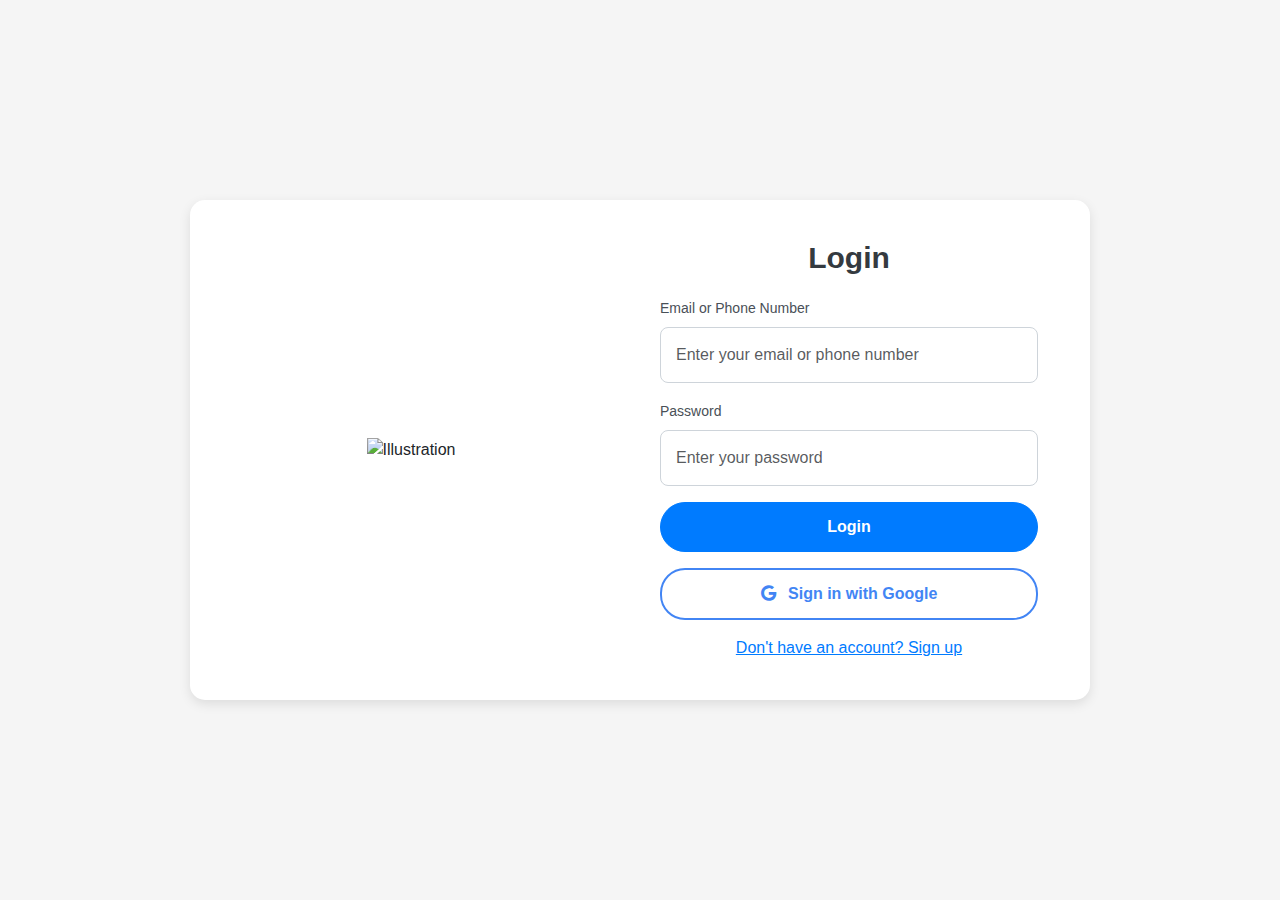
==== commit 3c5de3b6: "Create index.html" ====
--- a/index.html
+++ b/index.html
@@ -1,587 +1,244 @@
-<!DOCTYPE html>
-<html lang="en">
-<head>
-    <meta charset="UTF-8">
-    <meta name="viewport" content="width=device-width, initial-scale=1.0">
-    <link href="https://cdn.jsdelivr.net/npm/bootstrap@5.3.0-alpha1/dist/css/bootstrap.min.css" rel="stylesheet">
-    <link rel="stylesheet" href="https://cdnjs.cloudflare.com/ajax/libs/font-awesome/6.0.0/css/all.min.css">
-    <link rel="preconnect" href="https://fonts.googleapis.com">
-    <link rel="preconnect" href="https://fonts.gstatic.com" crossorigin>
-    <link href="https://fonts.googleapis.com/css2?family=Rubik:ital,wght@0,300..900;1,300..900&display=swap" rel="stylesheet">
-    <title>QuickBuy - Products</title>
-    <style>
-        body {
-            background-color: #f8f9fa;
-            font-family: "Rubik", sans-serif;
-        }
-        .new-info {
-            position: absolute;
-            top: 10px;
-            left: 10px;
-            background-color: #000000;
-            color: white;
-            padding: 5px;
-            border-radius: 5px;
-            font-size: 12px;
-        }
-        .product-card {
-            transition: transform 0.3s, box-shadow 0.3s;
-            border: none;
-            border-radius: 12px;
-            box-shadow: 0 4px 15px rgba(0, 0, 0, 0.1);
-            position: relative;
-            margin-bottom: 15px;
-        }
-        .product-card:hover {
-            transform: translateY(-5px);
-            box-shadow: 0 8px 25px rgba(0, 0, 0, 0.15);
-        }
-        .card-img-top {
-            height: 150px;
-            object-fit: contain;
-            border-top-left-radius: 12px;
-            border-top-right-radius: 12px;
-            border-bottom: 2px solid rgba(0, 0, 0, 0.1);
-        }
-        .new-label {
-            position: absolute;
-            top: 10px;
-            left: 10px;
-            background-color: #000000;
-            color: white;
-            padding: 5px;
-            border-radius: 5px;
-            font-size: 12px;
-        }
-        .category-container {
-            position: relative;
-            display: flex;
-            align-items: center;
-            justify-content: center;
-            margin-bottom: 10px;
-            padding: 10px 0;
-        }
-        .card-body {
-            line-height: 1;
-            font-size: 0.875rem;
-        }
-        .qty-container {
-            margin-top: 0;
-        }
-        .price-container {
-            margin-bottom: 1px;
-        }
-        .btn-primary {
-            background-color: #007bff;
-            border: none;
-            border-radius: 25px;
-            transition: background-color 0.3s;
-            padding: 10px 0;
-        }
-        .btn-primary:hover {
-            background-color: #0056b3;
-        }
-        .overflow-auto {
-            overflow-x: hidden;
-            white-space: nowrap;
-        }
-        .price-container {
-            display: flex;
-            justify-content: space-between;
-            align-items: center;
-        }
-        .original-price {
-            text-decoration: line-through;
-            color: red;
-            font-size: 0.875rem;
-            line-height: 1;
-        }
-        .final-price {
-            color: green;
-            font-weight: bold;
-            font-size: 0.875rem;
-            margin-left: 10px;
-            line-height: 1;
-        }
-        @media (max-width: 768px) {
-            .bottom-nav {
-                display: flex;
-                justify-content: space-around;
-                align-items: center;
-                position: fixed;
-                bottom: 0;
-                left: 0;
-                width: 100%;
-                background-color: #fff;
-                box-shadow: 0 -2px 10px rgba(0, 0, 0, 0.1);
-                padding: 10px 0;
-            }
-            .bottom-nav a {
-                font-size: 18px;
-                color: #000;
-                text-align: center;
-                flex-grow: 1;
-                text-decoration: none;
-            }
-            .desktop-nav {
-                display: none;
-            }
-            .mobile-nav {
-                display: flex;
-                justify-content: space-between;
-                align-items: center;
-                padding: 10px;
-                background-color: #fff;
-                box-shadow: 0 2px 10px rgba(0, 0, 0, 0.1);
-            }
-            .nav-search {
-                max-width: 60%;
-            }
-        }
-        @media (min-width: 769px) {
-            .bottom-nav {
-                display: none;
-            }
-            .desktop-nav {
-                display: flex;
-                justify-content: space-between;
-                align-items: center;
-                padding: 10px;
-                background-color: #fff;
-            }
-            .nav-search {
-                max-width: 500px;
-            }
-            .mobile-nav {
-                display: none;
-            }
-        }
-        .profile-img {
-            width: 35px;
-            height: 35px;
-            border-radius: 50%;
-            object-fit: cover;
-        }
-        .desktop-nav, .mobile-nav {
-            position: sticky;
-            top: 0;
-            z-index: 1000;
-            background-color: #fff;
-        }
-        .bottom-nav {
-            z-index: 1000;
-        }
-        footer {
-        background-color: #000000;
-      
-    }
-    a:hover {
-    color: #007bff; /* Accent color */
-    text-decoration: underline;
-}
-    </style>
-</head>
-<body>
-<!-- Mobile Navbar -->
-<nav class="navbar mobile-nav">
-    <a class="navbar-brand" href="#">QuickBuy</a>
-    <form class="d-flex nav-search">
-        <div class="input-group">
-            <span class="input-group-text bg-white border-end-0">
-                <i class="fas fa-search"></i>
-            </span>
-            <input class="form-control border-start-0" type="search" placeholder="Search for apples..." aria-label="Search" id="searchInput">
-        </div>
-    </form>
-</nav>
-
-<!-- Desktop Navbar -->
-<nav class="navbar desktop-nav">
-    <div class="container-fluid">
-        <a class="navbar-brand" href="#">QuickBuy</a>
-        <form class="d-flex nav-search">
-            <div class="input-group">
-                <span class="input-group-text bg-white border-end-0">
-                    <i class="fas fa-search"></i>
-                </span>
-                <input type="search" class="form-control border-start-0" placeholder="Search for apples..." aria-label="Search" id="searchInputDesktop">
-            </div>
-        </form>
-        <div class="d-flex align-items-center">
-            <a href="cart.html" class="me-3"><i class="fas fa-shopping-cart fa-2"></i></a>
-            <img src="https://upload.wikimedia.org/wikipedia/commons/9/99/Sample_User_Icon.png" alt="Profile" class="profile-img" id="profileImage">
-        </div>
-    </div>
-</nav>
-
-<!-- Bottom Navbar for Mobile View -->
-<nav class="bottom-nav">
-    <a href="#"><i class="fas fa-home"></i><br>Home</a>
-    <a href="#" id="profileLink"><img src="https://upload.wikimedia.org/wikipedia/commons/9/99/Sample_User_Icon.png" alt="Profile" class="profile-img" style="width: 24px; height: 24px;"><br>You</a>
-    <a href="#"><i class="fas fa-ellipsis-h"></i><br>More</a>
-    <a href="cart.html"><i class="fas fa-shopping-cart fa-2"></i><br>Cart</a>
-</nav>
-
-<div class="container mt-5">
-    <h2 class="text-center mb-4"></h2>
-    <div id="productCategories" class="row"></div>
-</div>
-<footer class="bg-light text-center text-lg-start mt-5">
-    <div class="container p-4">
-        <div class="row">
-            <!-- Company Information -->
-            <div class="col-lg-4 col-md-6 mb-4">
-                <h5 class="text-uppercase fw-bold text-primary">QuickBuy</h5>
-                <p class="text-muted">Your one-stop shop for all your grocery needs. Fast delivery, great prices, and a wide range of products.</p>
-            </div>
-
-            <!-- Quick Links -->
-            <div class="col-lg-4 col-md-6 mb-4">
-                <h5 class="text-uppercase fw-bold text-primary">Quick Links</h5>
-                <ul class="list-unstyled">
-                    <li><a href="#" class="text-muted d-inline-block mb-2">Home</a></li>
-                    <li><a href="#" class="text-muted d-inline-block mb-2">Products</a></li>
-                    <li><a href="#" class="text-muted d-inline-block mb-2">About Us</a></li>
-                    <li><a href="#" class="text-muted d-inline-block mb-2">Contact</a></li>
-                </ul>
-            </div>
-
-            <!-- Contact Information -->
-            <div class="col-lg-4 col-md-6 mb-4">
-                <h5 class="text-uppercase fw-bold text-primary">Contact Us</h5>
-                <ul class="list-unstyled">
-                    <li><i class="fas fa-envelope me-2"></i><a href="mailto:support@quickbuy.com" class="text-muted">support@quickbuy.com</a></li>
-                    <li><i class="fas fa-phone me-2"></i><a href="tel:+1234567890" class="text-muted">+1 234 567 890</a></li>
-                </ul>
-            </div>
-        </div>
-    </div>
-
-    <!-- Bottom Bar -->
-    <div class="text-center p-3 bg-dark text-white">
-        &copy; 2024 <span class="text-primary">QuickBuy</span>. All rights reserved.
-    </div>
-</footer>
-
-<!-- FontAwesome CDN for Icons -->
-<script src="https://kit.fontawesome.com/a076d05399.js" crossorigin="anonymous"></script>
-
-<script type="module">
-    import { initializeApp } from "https://www.gstatic.com/firebasejs/9.0.2/firebase-app.js";
-    import { getDatabase, ref, onValue, get, set } from "https://www.gstatic.com/firebasejs/9.0.2/firebase-database.js";
-    import { getAuth, onAuthStateChanged } from "https://www.gstatic.com/firebasejs/9.0.2/firebase-auth.js"; 
-
-    const firebaseConfig = {
-        apiKey: "AIzaSyBjZDiWXkOclw7RmmU31822nPuj9px1hSA",
-        authDomain: "quickbuy-29329.firebaseapp.com",
-        projectId: "quickbuy-29329",
-        storageBucket: "quickbuy-29329.appspot.com",
-        messagingSenderId: "956510631625",
-        appId: "1:956510631625:web:678411a2530ef065b97f18"
-    };
-
-    const app = initializeApp(firebaseConfig);
-    const database = getDatabase(app);
-    const auth = getAuth(app);
-
-    let allProducts = {};
-    let currentUserUid = null;
-    let cartItems = {};
-    const defaultProfilePicUrl = "https://upload.wikimedia.org/wikipedia/commons/9/99/Sample_User_Icon.png";
-
-    onAuthStateChanged(auth, (user) => {
-        if (user) {
-            currentUserUid = user.uid;
-            const userProfilePicUrl = user.photoURL || defaultProfilePicUrl;
-            document.getElementById('profileImage').src = userProfilePicUrl;
-            document.getElementById('profileLink').innerHTML = `<img src="${userProfilePicUrl}" alt="Profile" class="profile-img" style="width: 24px; height: 24px;"> <br> You`;
-            fetchCartItems().then(() => {
-                // Check local storage for city
-                const storedCity = localStorage.getItem('userCity');
-                if (storedCity) {
-                    fetchProductsForCity(storedCity);
-                } else {
-                    getUserLocation().then(location => {
-                        getCityFromCoordinates(location.latitude, location.longitude).then(city => {
-                            // Store the city in local storage and Firebase
-                            localStorage.setItem('userCity', city);
-                            set(ref(database, `users/${currentUserUid}/location`), { city }); // Store in Firebase
-                            fetchProductsForCity(city);
-                        });
-                    }).catch(error => console.error(error));
-                }
-            });
-        } else {
-            document.getElementById('profileImage').src = defaultProfilePicUrl;
-            document.getElementById('profileLink').innerHTML = `<img src="${defaultProfilePicUrl}" alt="Profile" class="profile-img" style="width: 24px; height: 24px;"> <br> You`;
-        }
-    });
-
-    function getUserLocation() {
-        return new Promise((resolve, reject) => {
-            if (navigator.geolocation) {
-                navigator.geolocation.getCurrentPosition(position => {
-                    resolve({
-                        latitude: position.coords.latitude,
-                        longitude: position.coords.longitude
-                    });
-                }, () => {
-                    reject("Unable to retrieve your location.");
-                });
-            } else {
-                reject("Geolocation is not supported by this browser.");
-            }
-        });
-    }
-
-    async function getCityFromCoordinates(lat, lon) {
-        const response = await fetch(`https://api.bigdatacloud.net/data/reverse-geocode-client?latitude=${lat}&longitude=${lon}&localityLanguage=en`);
-        const data = await response.json();
-        return data.city || data.locality || "Unknown City";
-    }
-
-    async function fetchProductsForCity(city) {
-        const productsRef = ref(database, 'products');
-        onValue(productsRef, snapshot => {
-            const products = snapshot.val() || {};
-            const filteredProducts = [];
-
-            for (const key in products) {
-                if (products[key].city === city) {
-                    const product = {
-                        id: key,
-                        availability: products[key].availability,
-                        category: products[key].category,
-                        city: products[key].city,
-                        finalPrice: products[key].finalPrice,
-                        imageURL: products[key].imageURL,
-                        listingPrice: products[key].listingPrice,
-                        originalPrice: products[key].originalPrice,
-                        productName: products[key].productName,
-                        productType: products[key].productType,
-                        qtyUnit: products[key].qtyUnit,
-                        quantity: products[key].quantity,
-                        stockAvailable: products[key].stockAvailable,
-                        timestamp: products[key].timestamp,
-                        
-                    };
-                    filteredProducts.push(product);
-                }
-            }
-
-            allProducts = groupProductsByCategory(filteredProducts);
-            renderProducts(allProducts);
-        });
-    }
-
-    function groupProductsByCategory(products) {
-        return products.reduce((acc, product) => {
-            const category = product.category || 'Others';
-            if (!acc[category]) {
-                acc[category] = [];
-            }
-            acc[category].push(product);
-            return acc;
-        }, {});
-    }
-
-    async function fetchCartItems() {
-        const localCart = JSON.parse(localStorage.getItem(`cart_${currentUserUid}`)) || {};
-        if (Object.keys(localCart).length > 0) {
-            cartItems = localCart; // Load cart items from local storage
-            console.log("Loaded cart from local storage:", cartItems);
-        } else {
-            const cartRef = ref(database, `carts/${currentUserUid}`);
-            const snapshot = await get(cartRef);
-            if (snapshot.exists()) {
-                cartItems = snapshot.val(); // Load cart items into the cartItems object
-            } else {
-                cartItems = {}; // Initialize as empty if no items are found
-            }
-        }
-        storeCartInLocalStorage(cartItems); // Store in local storage for quick access
-    }
-
-    function storeCartInLocalStorage(cart) {
-        localStorage.setItem(`cart_${currentUserUid}`, JSON.stringify(cart));
-        console.log("Stored cart in local storage.");
-    }
-
-    function renderProducts(products) {
-    const categoriesContainer = document.getElementById('productCategories');
-    categoriesContainer.innerHTML = '';
-
-    const currentTime = new Date().getTime(); // Current time in milliseconds
-
-    for (const category in products) {
-        const categoryDiv = document.createElement('div');
-        categoryDiv.className = 'col-12 mb-4';
-
-        const categoryTitle = document.createElement('h4');
-        categoryTitle.className = 'text-center mb-4';
-        categoryTitle.textContent = category;
-        categoryDiv.appendChild(categoryTitle);
-
-        const productRow = document.createElement('div');
-        productRow.className = 'overflow-auto d-flex gap-3';
-
-        products[category].forEach(product => {
-            const productCol = document.createElement('div');
-            productCol.className = 'col-auto';
-
-            const productCard = document.createElement('div');
-            productCard.className = 'card product-card';
-            productCard.style.width = '200px';
-
-            const productImage = document.createElement('img');
-            productImage.src = product.imageURL;
-            productImage.className = 'card-img-top';
-            productCard.appendChild(productImage);
-
-            const productBody = document.createElement('div');
-            productBody.className = 'card-body text-center';
-
-            const productName = document.createElement('h5');
-            productName.className = 'card-title';
-            productName.textContent = product.productName;
-            productBody.appendChild(productName);
-
-            // ** New Product Type Label Section **
-            const productLabel = document.createElement('span');
-            productLabel.className = 'new-info  mb-2'; // Bootstrap badge for styling
-            productLabel.textContent = product.productType; // Get the product type label
-            productBody.appendChild(productLabel);
-
-            // ** Check Availability Time **
-            const productTimestamp = new Date(product.timestamp).getTime(); // Convert timestamp to milliseconds
-            const fiveHoursInMillis = 5 * 60 * 60 * 1000; // 5 hours in milliseconds
-
-            // Determine if the product is still available within 5 hours
-            const timeDiff = currentTime - productTimestamp;
-            if (timeDiff <= fiveHoursInMillis) {
-                const timeLabel = document.createElement('span');
-                timeLabel.className = 'badge bg-warning mb-2'; // Bootstrap badge for styling
-                timeLabel.textContent = 'Available for 5 hrs only'; // Availability message
-
-                // Set a timeout to remove the label after 5 hours
-                setTimeout(() => {
-                    timeLabel.remove(); // Remove the label after 5 hours
-                }, fiveHoursInMillis - timeDiff);
-            }
-
-            const priceContainer = document.createElement('div');
-            priceContainer.className = 'price-container mb-2';
-
-            const originalPrice = document.createElement('p');
-            originalPrice.className = 'original-price';
-            originalPrice.textContent = `MRP: ₹${product.originalPrice}`;
-
-            const finalPrice = document.createElement('p');
-            finalPrice.className = 'final-price';
-            finalPrice.textContent = `Price: ₹${product.finalPrice}`;
-
-            priceContainer.appendChild(originalPrice);
-            priceContainer.appendChild(finalPrice);
-            productBody.appendChild(priceContainer);
-
-            const qtyInfo = document.createElement('p');
-            qtyInfo.className = 'qty-info';
-            qtyInfo.textContent = `Available: ${product.quantity} ${product.qtyUnit}`; 
-            productBody.appendChild(qtyInfo);
-
-            const qtyContainer = document.createElement('div');
-            qtyContainer.className = 'd-flex align-items-center qty-container';
-
-            const qtyLabel = document.createElement('span');
-            qtyLabel.textContent = 'QTY:';
-            qtyLabel.className = 'me-2';
-
-            const qtySelect = document.createElement('select');
-            qtySelect.className = 'form-select w-auto';
-            qtySelect.style.width = "80px";
-
-            const maxQty = Math.min(5, product.stockAvailable);
-            for (let i = 1; i <= maxQty; i++) {
-                const option = document.createElement('option');
-                option.value = i;
-                option.textContent = i;
-                qtySelect.appendChild(option);
-            }
-
-            qtyContainer.appendChild(qtyLabel);
-            qtyContainer.appendChild(qtySelect);
-            productBody.appendChild(qtyContainer);
-
-            const addToCartButton = document.createElement('button');
-            addToCartButton.className = 'btn btn-primary w-100';
-
-            if (cartItems[product.id]) {
-                addToCartButton.innerHTML = '<i class="fa fa-check"></i>';
-                addToCartButton.disabled = true;
-            } else {
-                addToCartButton.textContent = 'Add to Cart';
-                addToCartButton.addEventListener('click', () => {
-                    const quantity = qtySelect.value;
-                    addToCart(product, quantity);
-                });
-            }
-
-            productBody.appendChild(addToCartButton);
-            productCard.appendChild(productBody);
-            productCol.appendChild(productCard);
-            productRow.appendChild(productCol);
-        });
-
-        categoryDiv.appendChild(productRow);
-        categoriesContainer.appendChild(categoryDiv);
-    }
-}
-
-
-    async function addToCart(product, quantity) {
-        const cartRef = ref(database, `carts/${currentUserUid}/${product.id}`);
-        const cartItem = {
-            productName: product.productName,
-            finalPrice: product.finalPrice,
-            quantity: parseInt(quantity),
-            totalPrice: (product.finalPrice * quantity).toFixed(2),
-            imageURL: product.imageURL,
-            productType: product.productType,
-            originalPrice: product.originalPrice,
-            qtyUnit: product.qtyUnit,
-            availableQuantity: product.quantity
-        };
-
-        await set(cartRef, cartItem);
-        console.log('Product added to cart:', cartItem);
-        alert(`${product.productName} added to cart!`);
-
-        cartItems[product.id] = cartItem; 
-        storeCartInLocalStorage(cartItems); 
-        renderProducts(allProducts); 
-    }
-
-    function filterProducts() {
-        const searchTerm = document.getElementById('searchInput').value.toLowerCase() || 
-                          document.getElementById('searchInputDesktop').value.toLowerCase();
-        const filteredProducts = {};
-
-        for (const category in allProducts) {
-            const productsInCategory = allProducts[category].filter(product =>
-                product.productName.toLowerCase().includes(searchTerm)
-            );
-
-            if (productsInCategory.length > 0) {
-                filteredProducts[category] = productsInCategory;
-            }
-        }
-
-        renderProducts(filteredProducts);
-    }
-
-    document.getElementById('searchInput').addEventListener('input', filterProducts);
-    document.getElementById('searchInputDesktop').addEventListener('input', filterProducts);
-</script>
-
-</body>
-</html>
+<!DOCTYPE html>
+<html lang="en">
+<head>
+    <meta charset="UTF-8">
+    <meta name="viewport" content="width=device-width, initial-scale=1.0">
+    <link href="https://cdn.jsdelivr.net/npm/bootstrap@5.3.0-alpha1/dist/css/bootstrap.min.css" rel="stylesheet">
+    <link rel="stylesheet" href="https://cdnjs.cloudflare.com/ajax/libs/font-awesome/6.0.0/css/all.min.css">
+    <title>QuickBuy - Login / Sign Up</title>
+    <style>
+        body {
+            font-family: "Rubik", sans-serif;
+            height: 100vh;
+            margin: 0;
+            display: flex;
+            justify-content: center;
+            align-items: center;
+            background-color: #f5f5f5;
+        }
+
+        .container {
+            max-width: 900px;
+            display: flex;
+            flex-direction: row;
+            width: 100%;
+            background: #fff;
+            border-radius: 15px;
+            box-shadow: 0 4px 12px rgba(0, 0, 0, 0.1);
+            overflow: hidden;
+        }
+
+        .left-col {
+            flex: 1;
+            display: none;
+            justify-content: center;
+            align-items: center;
+            padding: 20px;
+        }
+
+        .left-col img {
+            max-width: 80%;
+            height: auto;
+        }
+
+        .right-col {
+            flex: 1;
+            padding: 40px;
+        }
+
+        @media (min-width: 768px) {
+            .left-col {
+                display: flex;
+            }
+        }
+
+        .form-title {
+            text-align: center;
+            margin-bottom: 20px;
+            font-size: 30px;
+            font-weight: 600;
+            color: #343a40;
+        }
+
+        .form-control {
+            border-radius: 8px;
+            border: 1px solid #ced4da;
+            padding: 15px;
+            transition: border-color 0.3s ease;
+        }
+
+        .form-control:focus {
+            border-color: #495057;
+            box-shadow: none;
+        }
+
+        .btn-primary, .btn-google {
+            border-radius: 25px;
+            padding: 12px 20px;
+            font-size: 16px;
+            font-weight: 600;
+            transition: all 0.3s ease;
+        }
+
+        .btn-primary {
+            background-color: #007bff;
+            border-color: #007bff;
+        }
+
+        .btn-primary:hover {
+            background-color: #0056b3;
+        }
+
+        .btn-google {
+            background-color: #fff;
+            border: 2px solid #4285F4;
+            color: #4285F4;
+        }
+
+        .btn-google i {
+            margin-right: 8px;
+        }
+
+        .btn-google:hover {
+            background-color: #f1f3f5;
+        }
+
+        .alert {
+            display: none;
+        }
+
+        .text-center a {
+            color: #007bff;
+            transition: color 0.3s ease;
+        }
+
+        .text-center a:hover {
+            color: #0056b3;
+        }
+
+        .form-label {
+            font-size: 14px;
+            color: #495057;
+        }
+    </style>
+</head>
+<body>
+
+<div class="container">
+    <div class="left-col">
+        <img src="src/undraw_fingerprint_re_uf3f.svg" alt="Illustration">
+    </div>
+    <div class="right-col">
+        <div>
+            <h2 class="form-title" id="formTitle">Login</h2>
+            <div class="alert alert-danger" id="errorAlert"></div>
+            <div class="alert alert-success" id="successAlert"></div>
+
+            <form id="authForm">
+                <div class="mb-3">
+                    <label for="email" class="form-label">Email or Phone Number</label>
+                    <input type="email" class="form-control" id="email" placeholder="Enter your email or phone number" required>
+                </div>
+                <div class="mb-3">
+                    <label for="password" class="form-label">Password</label>
+                    <input type="password" class="form-control" id="password" placeholder="Enter your password" required>
+                </div>
+                <button type="submit" class="btn btn-primary w-100" id="submitButton">Login</button>
+                <div class="text-center mt-3">
+                    <button type="button" class="btn btn-google w-100" id="googleSignInButton">
+                        <i class="fab fa-google"></i> Sign in with Google
+                    </button>
+                </div>
+                <div class="text-center mt-3">
+                    <a href="#" id="toggleForm">Don't have an account? Sign up</a>
+                </div>
+            </form>
+        </div>
+    </div>
+</div>
+
+<script type="module">
+    import { initializeApp } from "https://www.gstatic.com/firebasejs/9.0.2/firebase-app.js";
+    import { getAuth, signInWithEmailAndPassword, createUserWithEmailAndPassword, GoogleAuthProvider, signInWithPopup } from "https://www.gstatic.com/firebasejs/9.0.2/firebase-auth.js";
+
+    const firebaseConfig = {
+        apiKey: "AIzaSyBjZDiWXkOclw7RmmU31822nPuj9px1hSA",
+        authDomain: "quickbuy-29329.firebaseapp.com",
+        projectId: "quickbuy-29329",
+        storageBucket: "quickbuy-29329.appspot.com",
+        messagingSenderId: "956510631625",
+        appId: "1:956510631625:web:678411a2530ef065b97f18"
+    };
+
+    const app = initializeApp(firebaseConfig);
+    const auth = getAuth(app);
+
+    const authForm = document.getElementById('authForm');
+    const emailInput = document.getElementById('email');
+    const passwordInput = document.getElementById('password');
+    const errorAlert = document.getElementById('errorAlert');
+    const successAlert = document.getElementById('successAlert');
+    const formTitle = document.getElementById('formTitle');
+    const submitButton = document.getElementById('submitButton');
+    const toggleFormLink = document.getElementById('toggleForm');
+    const googleSignInButton = document.getElementById('googleSignInButton');
+
+    let isLogin = true;
+
+    authForm.addEventListener('submit', async (e) => {
+        e.preventDefault();
+        const email = emailInput.value;
+        const password = passwordInput.value;
+
+        try {
+            if (isLogin) {
+                await signInWithEmailAndPassword(auth, email, password);
+                successAlert.textContent = "Login successful!";
+                successAlert.style.display = "block";
+                setTimeout(() => {
+                    window.location.href = "QuickBuy-Home.html";
+                }, 2000);
+            } else {
+                await createUserWithEmailAndPassword(auth, email, password);
+                successAlert.textContent = "Sign up successful! Redirecting...";
+                successAlert.style.display = "block";
+                setTimeout(() => {
+                    window.location.href = "QuickBuy-Home.html";
+                }, 2000);
+            }
+        } catch (error) {
+            errorAlert.textContent = error.message;
+            errorAlert.style.display = "block";
+        }
+    });
+
+    toggleFormLink.addEventListener('click', (e) => {
+        e.preventDefault();
+        isLogin = !isLogin;
+        formTitle.textContent = isLogin ? "Login" : "Sign Up";
+        submitButton.textContent = isLogin ? "Login" : "Sign Up";
+        toggleFormLink.textContent = isLogin ? "Don't have an account? Sign up" : "Already have an account? Login";
+        errorAlert.style.display = "none";
+        successAlert.style.display = "none";
+        emailInput.value = '';
+        passwordInput.value = '';
+    });
+
+    googleSignInButton.addEventListener('click', async () => {
+        const provider = new GoogleAuthProvider();
+        try {
+            const result = await signInWithPopup(auth, provider);
+            successAlert.textContent = "Google login successful!";
+            successAlert.style.display = "block";
+            setTimeout(() => {
+                window.location.href = "QuickBuy-Home.html";
+            }, 2000);
+        } catch (error) {
+            errorAlert.textContent = error.message;
+            errorAlert.style.display = "block";
+        }
+    });
+</script>
+
+</body>
+</html>
